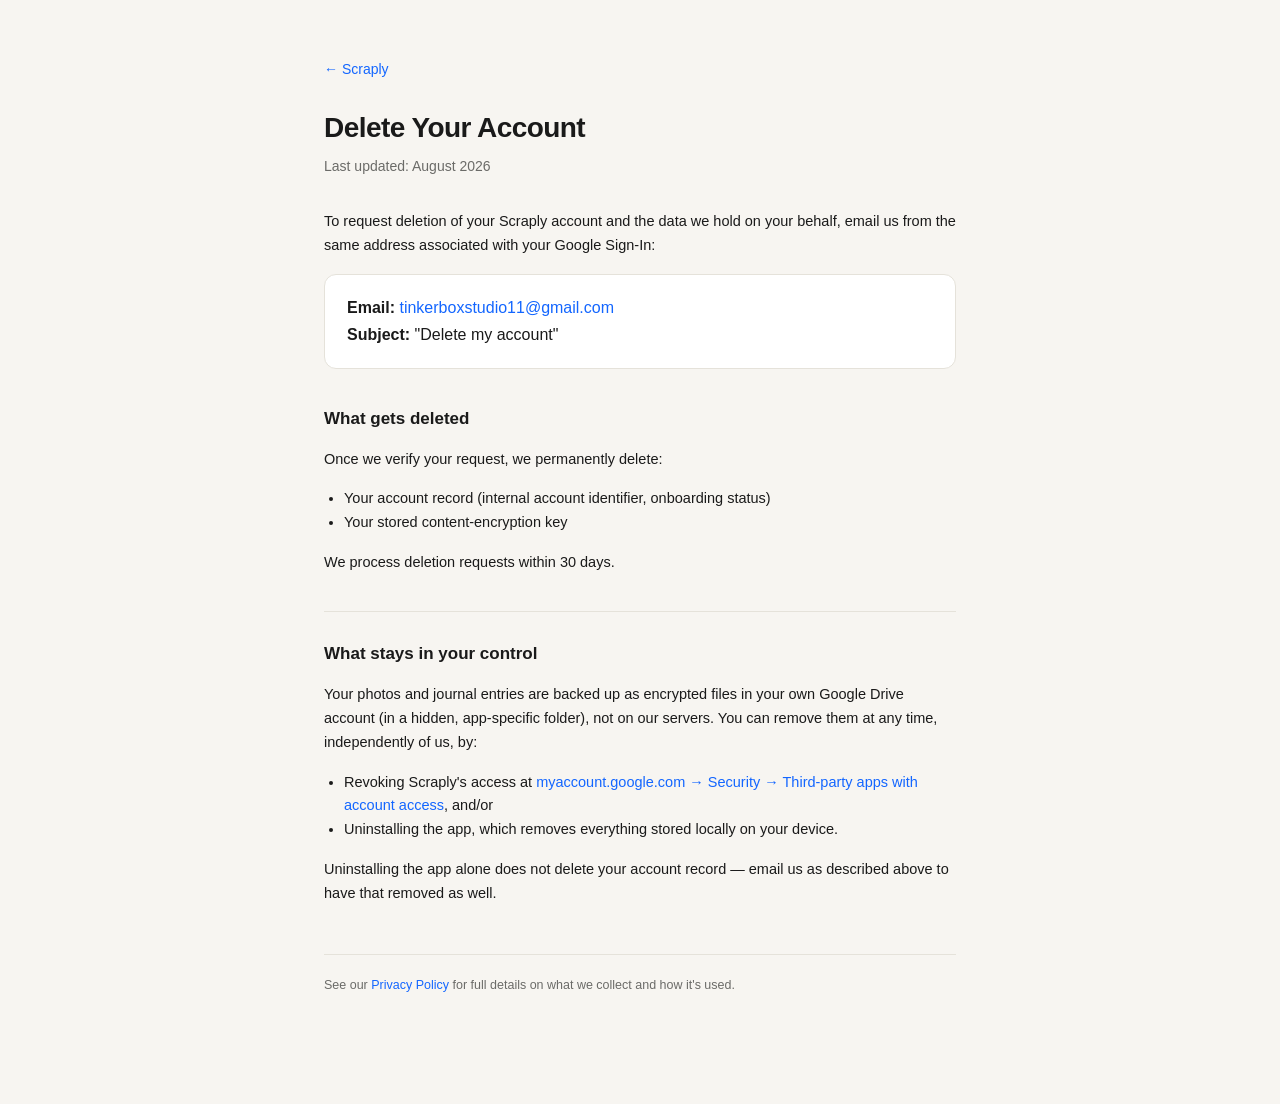
==== delete-account.html @ f52563c3 "Add account deletion instructions page Required for Play Store's Data Safety section (account/data d" ====
<!doctype html>
<html lang="en">
<head>
<meta charset="utf-8" />
<meta name="viewport" content="width=device-width, initial-scale=1" />
<link rel="canonical" href="https://scraply.cloud/delete-account.html" />
<title>Delete Your Account — Scraply</title>
<style>
  :root {
    --bg: #f7f5f1;
    --surface: #ffffff;
    --text: #1a1a1a;
    --text-secondary: #6b6b68;
    --accent: #1366ff;
    --border: #e5e2da;
  }
  * { box-sizing: border-box; }
  body {
    margin: 0;
    font-family: -apple-system, "Inter", "Segoe UI", Roboto, Helvetica, Arial, sans-serif;
    background: var(--bg);
    color: var(--text);
    line-height: 1.65;
  }
  .wrap { max-width: 680px; margin: 0 auto; padding: 56px 24px 96px; }
  a { color: var(--accent); text-decoration: none; }
  a:hover { text-decoration: underline; }
  .back { font-size: 14px; margin-bottom: 24px; display: inline-block; }
  h1 { font-size: 28px; margin: 0 0 4px; letter-spacing: -0.02em; }
  .updated { color: var(--text-secondary); font-size: 14px; margin: 0 0 32px; }
  h2 { font-size: 17px; margin: 36px 0 10px; border-top: 1px solid var(--border); padding-top: 28px; }
  h2:first-of-type { border-top: none; padding-top: 0; }
  p, li { font-size: 14.5px; color: var(--text); }
  ul { padding-left: 20px; }
  .card {
    background: var(--surface);
    border: 1px solid var(--border);
    border-radius: 12px;
    padding: 20px 22px;
    margin: 16px 0;
  }
  .fine { font-size: 12.5px; color: var(--text-secondary); margin-top: 48px; padding-top: 20px; border-top: 1px solid var(--border); }
</style>
</head>
<body>
  <div class="wrap">
    <a class="back" href="index.html">&larr; Scraply</a>
    <h1>Delete Your Account</h1>
    <p class="updated">Last updated: August 2026</p>

    <p>To request deletion of your Scraply account and the data we hold on your behalf, email us
      from the same address associated with your Google Sign-In:</p>

    <div class="card">
      <strong>Email:</strong> <a href="mailto:tinkerboxstudio11@gmail.com?subject=Delete%20my%20Scraply%20account">tinkerboxstudio11@gmail.com</a><br />
      <strong>Subject:</strong> "Delete my account"
    </div>

    <h2>What gets deleted</h2>
    <p>Once we verify your request, we permanently delete:</p>
    <ul>
      <li>Your account record (internal account identifier, onboarding status)</li>
      <li>Your stored content-encryption key</li>
    </ul>
    <p>We process deletion requests within 30 days.</p>

    <h2>What stays in your control</h2>
    <p>Your photos and journal entries are backed up as encrypted files in your own Google Drive
      account (in a hidden, app-specific folder), not on our servers. You can remove them at any
      time, independently of us, by:</p>
    <ul>
      <li>Revoking Scraply's access at <a href="https://myaccount.google.com/permissions" target="_blank" rel="noopener">myaccount.google.com &rarr; Security &rarr; Third-party apps with account access</a>, and/or</li>
      <li>Uninstalling the app, which removes everything stored locally on your device.</li>
    </ul>
    <p>Uninstalling the app alone does not delete your account record — email us as described above
      to have that removed as well.</p>

    <p class="fine">See our <a href="privacy.html">Privacy Policy</a> for full details on what we
      collect and how it's used.</p>
  </div>
</body>
</html>
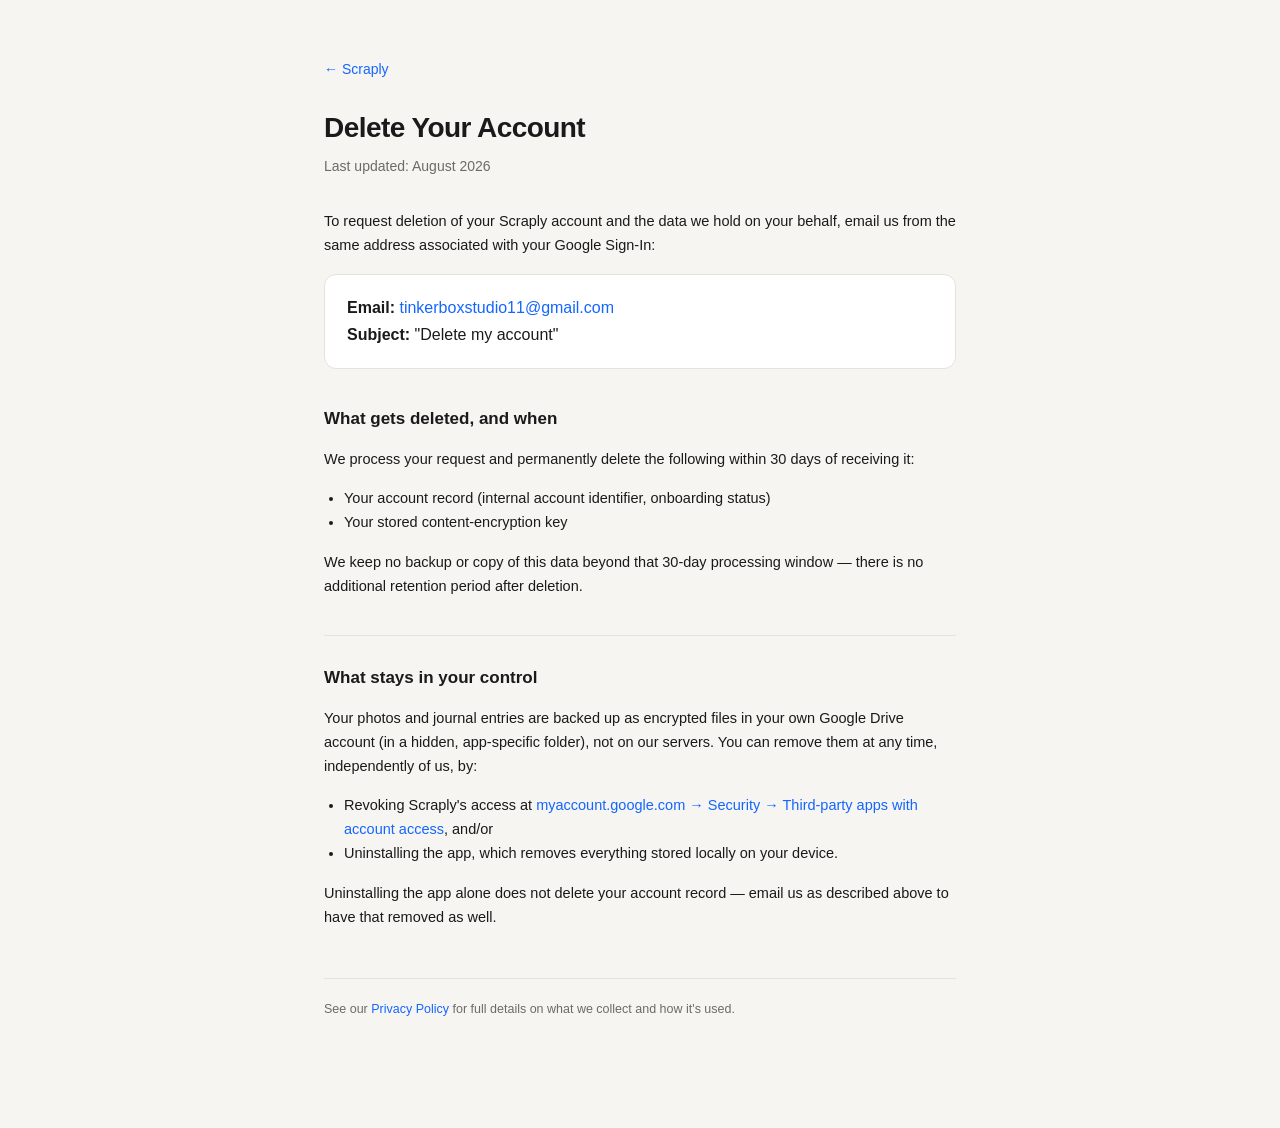
==== commit c8702368: "Make deletion retention period explicit for Play Store compliance" ====
--- a/delete-account.html
+++ b/delete-account.html
@@ -56,13 +56,14 @@
       <strong>Subject:</strong> "Delete my account"
     </div>
 
-    <h2>What gets deleted</h2>
-    <p>Once we verify your request, we permanently delete:</p>
+    <h2>What gets deleted, and when</h2>
+    <p>We process your request and permanently delete the following within 30 days of receiving it:</p>
     <ul>
       <li>Your account record (internal account identifier, onboarding status)</li>
       <li>Your stored content-encryption key</li>
     </ul>
-    <p>We process deletion requests within 30 days.</p>
+    <p>We keep no backup or copy of this data beyond that 30-day processing window — there is no
+      additional retention period after deletion.</p>
 
     <h2>What stays in your control</h2>
     <p>Your photos and journal entries are backed up as encrypted files in your own Google Drive
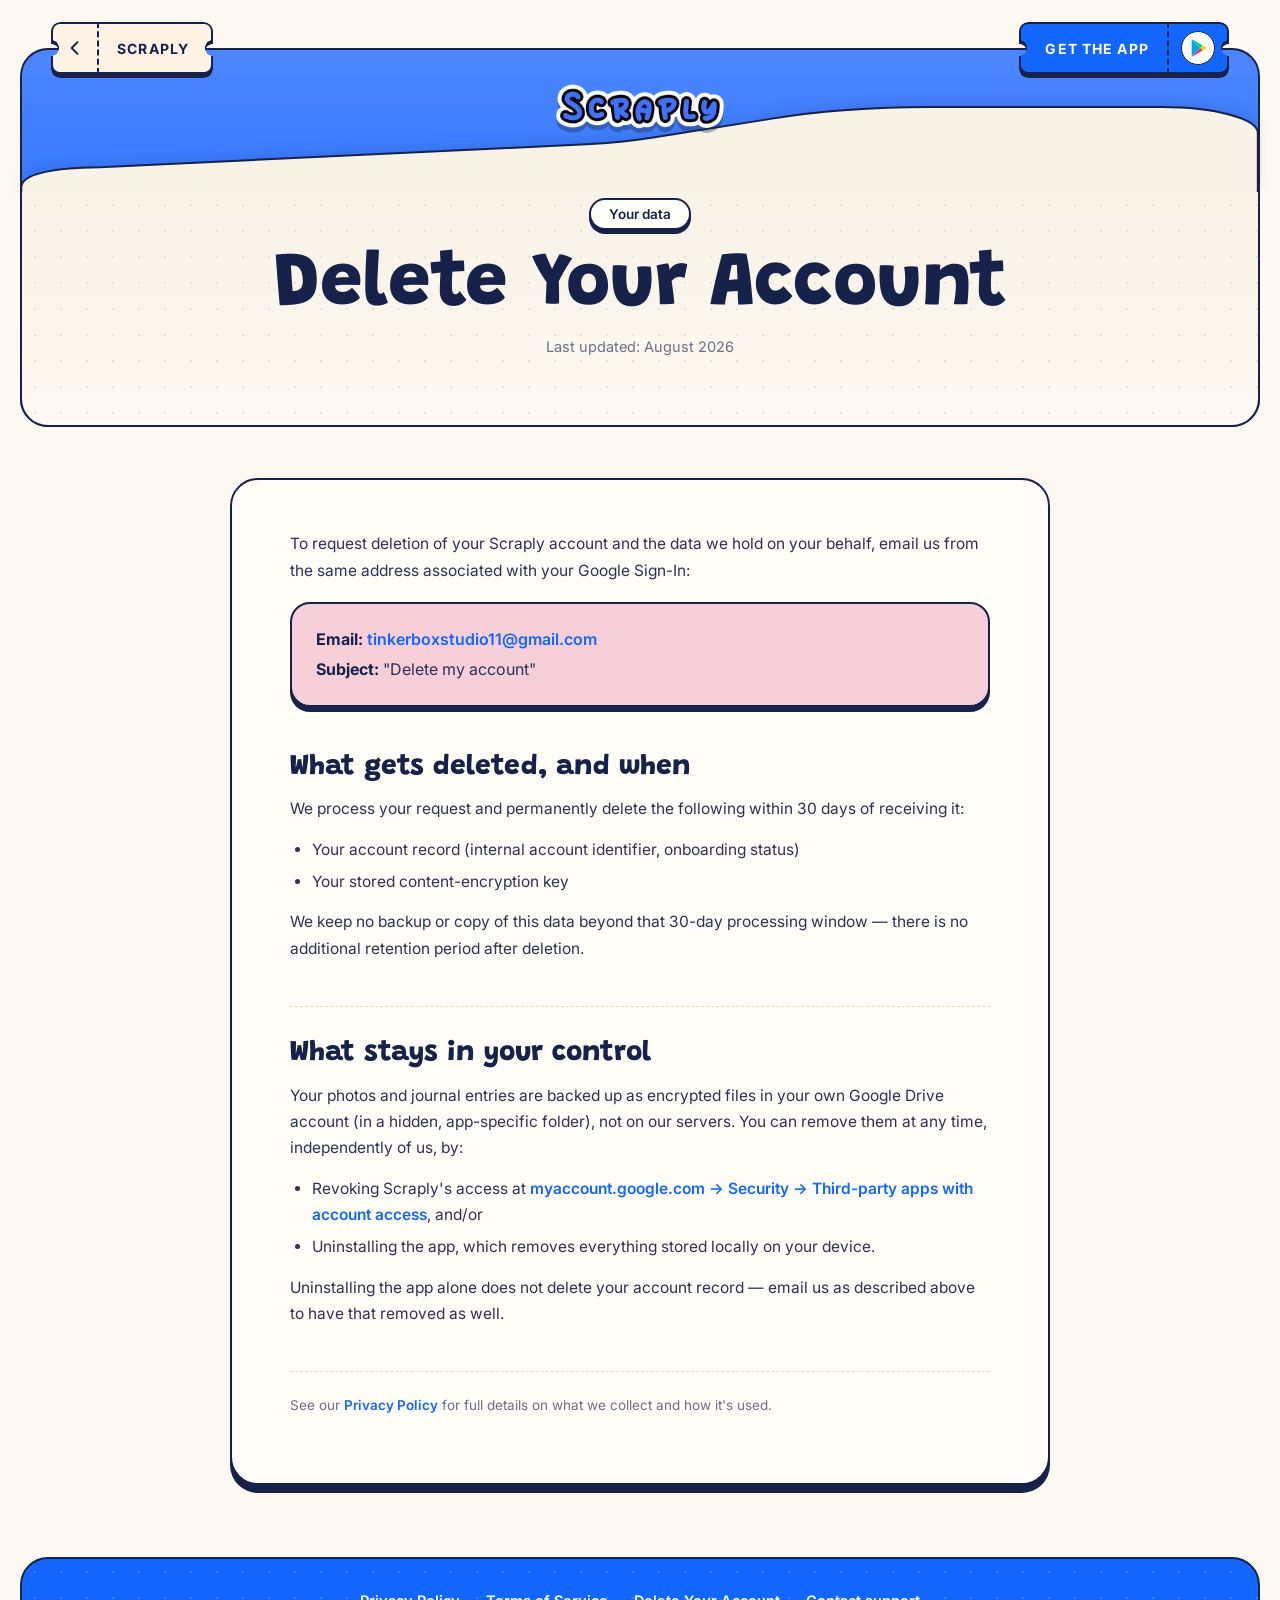
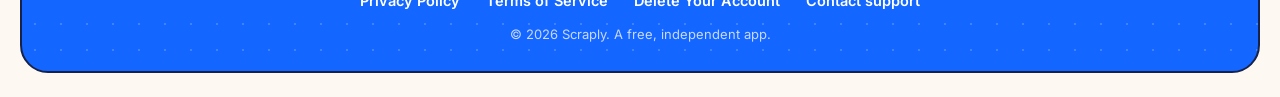
==== commit eac401a2: "Redesign the site: Scraply folder hero, motion, restyled legal pages New homepage in the app's own l" ====
--- a/delete-account.html
+++ b/delete-account.html
@@ -5,48 +5,26 @@
 <meta name="viewport" content="width=device-width, initial-scale=1" />
 <link rel="canonical" href="https://scraply.cloud/delete-account.html" />
 <title>Delete Your Account — Scraply</title>
-<style>
-  :root {
-    --bg: #f7f5f1;
-    --surface: #ffffff;
-    --text: #1a1a1a;
-    --text-secondary: #6b6b68;
-    --accent: #1366ff;
-    --border: #e5e2da;
-  }
-  * { box-sizing: border-box; }
-  body {
-    margin: 0;
-    font-family: -apple-system, "Inter", "Segoe UI", Roboto, Helvetica, Arial, sans-serif;
-    background: var(--bg);
-    color: var(--text);
-    line-height: 1.65;
-  }
-  .wrap { max-width: 680px; margin: 0 auto; padding: 56px 24px 96px; }
-  a { color: var(--accent); text-decoration: none; }
-  a:hover { text-decoration: underline; }
-  .back { font-size: 14px; margin-bottom: 24px; display: inline-block; }
-  h1 { font-size: 28px; margin: 0 0 4px; letter-spacing: -0.02em; }
-  .updated { color: var(--text-secondary); font-size: 14px; margin: 0 0 32px; }
-  h2 { font-size: 17px; margin: 36px 0 10px; border-top: 1px solid var(--border); padding-top: 28px; }
-  h2:first-of-type { border-top: none; padding-top: 0; }
-  p, li { font-size: 14.5px; color: var(--text); }
-  ul { padding-left: 20px; }
-  .card {
-    background: var(--surface);
-    border: 1px solid var(--border);
-    border-radius: 12px;
-    padding: 20px 22px;
-    margin: 16px 0;
-  }
-  .fine { font-size: 12.5px; color: var(--text-secondary); margin-top: 48px; padding-top: 20px; border-top: 1px solid var(--border); }
-</style>
+<link rel="icon" href="assets/icon.png" />
+<link rel="preconnect" href="https://fonts.googleapis.com" />
+<link rel="preconnect" href="https://fonts.gstatic.com" crossorigin />
+<link href="https://fonts.googleapis.com/css2?family=Grandstander:wght@800&family=Inter:wght@400;500;600;700&display=swap" rel="stylesheet" />
+<link rel="stylesheet" href="assets/legal.css" />
 </head>
 <body>
-  <div class="wrap">
-    <a class="back" href="index.html">&larr; Scraply</a>
+<a class="pill-btn" id="backBtn" href="index.html" aria-label="Back to Scraply"><span class="bstub"><svg viewBox="0 0 24 24" fill="none" stroke="currentColor" stroke-width="2.4" stroke-linecap="round" stroke-linejoin="round"><path d="M15 5l-7 7 7 7"/></svg></span><span class="bmain">Scraply</span></a>
+<a class="pill-btn" id="playBtn" href="https://play.google.com/store/apps/details?id=app.scraply"><span class="bmain">Get the app</span><span class="bstub"><span class="gp-chip"><svg class="gp" viewBox="0 0 24 24" aria-hidden="true"><path d="M3.6 2.2C3.3 2.5 3.2 2.9 3.2 3.4v17.2c0 .5.1.9.4 1.2L13.3 12z" fill="#00a0ff"/><path d="M16.4 8.9 13.3 12l3.1 3.1 3.7-2.1c1.1-.6 1.1-1.4 0-2z" fill="#ffd400"/><path d="M3.6 21.8c.4.2 1 .1 1.6-.3l11.2-6.4-3.1-3.1z" fill="#ff3a44"/><path d="M3.6 2.2 13.3 12l3.1-3.1L5.2 2.5c-.6-.4-1.2-.5-1.6-.3z" fill="#00d36a"/></svg></span></span></a>
+<header class="lhead">
+  <div class="fold-back"></div>
+  <a href="index.html"><img class="wordmark" src="assets/wordmark.webp" alt="Scraply" /></a>
+  <svg class="lip" viewBox="0 0 1000 120" preserveAspectRatio="none" aria-hidden="true"><path d="M1 120 V112 Q1 86 64.8 84.6 L457 54 C476 52.5 494 49.5 511 45 L607 19.6 C645 9.3 689 4 734 4 H921 C965 4 999 20 999 38.8 V120 Z" fill="#f8f2e7"/><path d="M1 120 V112 Q1 86 64.8 84.6 L457 54 C476 52.5 494 49.5 511 45 L607 19.6 C645 9.3 689 4 734 4 H921 C965 4 999 20 999 38.8 V120" fill="none" stroke="#17224a" stroke-width="2" vector-effect="non-scaling-stroke"/></svg>
+  <div class="sheet">
+    <span class="tag">Your data</span>
     <h1>Delete Your Account</h1>
     <p class="updated">Last updated: August 2026</p>
+  </div>
+</header>
+  <div class="wrap">
 
     <p>To request deletion of your Scraply account and the data we hold on your behalf, email us
       from the same address associated with your Google Sign-In:</p>
@@ -79,5 +57,9 @@
     <p class="fine">See our <a href="privacy.html">Privacy Policy</a> for full details on what we
       collect and how it's used.</p>
   </div>
+<footer class="lfoot">
+  <div class="links"><a href="privacy.html">Privacy Policy</a><a href="terms.html">Terms of Service</a><a href="delete-account.html">Delete Your Account</a><a href="mailto:tinkerboxstudio11@gmail.com">Contact support</a></div>
+  <small>© 2026 Scraply. A free, independent app.</small>
+</footer>
 </body>
 </html>
--- a/assets/legal.css
+++ b/assets/legal.css
@@ -0,0 +1,96 @@
+/* Shared look for the legal pages (privacy, terms, delete-account), matching the homepage:
+   cream paper, deep-blue ink outlines, Grandstander headings, ticket-stub top buttons,
+   and the Scraply folder as the page header. */
+:root {
+  --page: #fdf9f2; --paper: #f8f2e7; --card: #fffdf8;
+  --ink: #17224a; --text: #2b3253; --muted: #6b6f86; --rule: #e6dccb;
+  --blue: #1366ff; --pink: #f7cfd9; --sky: #d4e1f7;
+  --line: 2px solid var(--ink);
+  --display: "Grandstander", ui-rounded, system-ui, sans-serif;
+  --body: "Inter", system-ui, -apple-system, "Segoe UI", sans-serif;
+  --pop: cubic-bezier(.2, 1.5, .4, 1);
+}
+* { box-sizing: border-box; margin: 0; }
+html { -webkit-text-size-adjust: 100%; scroll-padding-top: 100px; }
+body { background: var(--page); color: var(--text); font: 16px/1.7 var(--body); }
+a { color: var(--blue); text-decoration: none; font-weight: 600; }
+a:hover { text-decoration: underline; text-underline-offset: 3px; }
+
+/* ticket-stub buttons (same as homepage) */
+.pill-btn { position: fixed; top: 22px; z-index: 60; display: inline-flex; align-items: stretch; height: 52px; text-decoration: none !important;
+            font: 700 14px var(--body); letter-spacing: .08em; text-transform: uppercase; color: var(--ink); --bg: #fff3e6;
+            filter: drop-shadow(0 4px 0 var(--ink)); transition: transform .45s var(--pop), filter .3s ease; }
+#backBtn { left: clamp(14px, 4vw, 56px); }
+#playBtn { right: clamp(14px, 4vw, 56px); --bg: var(--blue); color: #fff; }
+.bmain, .bstub { display: flex; align-items: center; height: 100%; background: var(--bg); border: 2px solid var(--ink); }
+.bmain { padding: 0 18px 0 24px; border-right: 0; border-radius: 9px 0 0 9px;
+  -webkit-mask: radial-gradient(circle 8px at 0 50%, transparent 98%, #000); mask: radial-gradient(circle 8px at 0 50%, transparent 98%, #000); }
+.bstub { padding: 0 12px; border-left: 2px dashed var(--ink); border-radius: 0 9px 9px 0; transition: transform .45s var(--pop);
+  -webkit-mask: radial-gradient(circle 8px at 100% 50%, transparent 98%, #000); mask: radial-gradient(circle 8px at 100% 50%, transparent 98%, #000); }
+#backBtn .bstub { order: -1; border-left: 2px solid var(--ink); border-right: 0; border-radius: 9px 0 0 9px;
+  -webkit-mask: radial-gradient(circle 8px at 0 50%, transparent 98%, #000); mask: radial-gradient(circle 8px at 0 50%, transparent 98%, #000); }
+#backBtn .bmain { border-right: 2px solid var(--ink); border-left: 2px dashed var(--ink); border-radius: 0 9px 9px 0; padding: 0 22px 0 18px;
+  -webkit-mask: radial-gradient(circle 8px at 100% 50%, transparent 98%, #000); mask: radial-gradient(circle 8px at 100% 50%, transparent 98%, #000); }
+.pill-btn:hover .bstub { transform: translateX(5px) rotate(6deg); }
+#backBtn:hover .bstub { transform: translateX(-5px) rotate(-6deg); }
+.pill-btn:active { transform: translateY(3px); filter: drop-shadow(0 1px 0 var(--ink)); }
+.bstub svg { width: 20px; height: 20px; }
+.gp-chip { width: 34px; height: 34px; border-radius: 50%; background: #fff; border: 1.5px solid var(--ink); display: grid; place-items: center; }
+.gp { width: 20px; height: 20px; margin-left: 2px; }
+
+/* header: the Scraply folder, title on its pocket */
+.lhead { position: relative; margin: 48px clamp(10px, 1.6vw, 22px) 0; padding-top: 56px; }
+.lhead .fold-back { position: absolute; inset: 0; border: var(--line); border-radius: 28px; background: linear-gradient(180deg, #4d86ff, var(--blue)); }
+.lhead .lip { position: relative; display: block; width: 100%; height: clamp(56px, 7vw, 100px); margin-bottom: -2px; z-index: 2;
+              filter: drop-shadow(0 -4px 6px rgba(23,34,74,.12)); }
+.lhead .wordmark { position: absolute; z-index: 5; top: 26px; left: 50%; translate: -50% 0; width: clamp(130px, 15vw, 210px);
+                   filter: drop-shadow(0 5px 0 rgba(23,34,74,.35)); }
+.lhead .sheet { position: relative; z-index: 2; border: var(--line); border-top: 0; border-radius: 0 0 28px 28px; text-align: center;
+                background: linear-gradient(180deg, var(--paper), var(--page)); padding: 6px 20px clamp(34px, 4vw, 56px); overflow: hidden; }
+.lhead .sheet::before { content: ""; position: absolute; inset: 0; background-image: radial-gradient(#e2d8c4 1.4px, transparent 1.5px); background-size: 26px 26px; opacity: .7; }
+.lhead .sheet > * { position: relative; }
+.tag { display: inline-flex; padding: 6px 18px; border: var(--line); border-radius: 999px; background: var(--card); font: 600 13.5px var(--body);
+       color: var(--ink); box-shadow: 0 4px 0 var(--ink); }
+h1 { font: 800 clamp(40px, 6vw, 76px)/1.02 var(--display); color: var(--ink); margin: 18px 0 10px; }
+.updated { color: var(--muted); font-size: 14.5px; }
+
+/* the document: a paper card */
+.wrap { max-width: 820px; margin: clamp(30px, 4vw, 56px) auto 0; padding: clamp(28px, 4vw, 54px) clamp(22px, 4.5vw, 60px);
+        background: var(--card); border: var(--line); border-radius: 28px; box-shadow: 0 8px 0 var(--ink); }
+.wrap > *:first-child { margin-top: 0; }
+.toc { background: var(--page); border: 1.5px dashed #c9bfae; border-radius: 20px; padding: 20px 24px; margin: 0 0 40px; }
+.toc p { margin: 0 0 10px; font: 700 12.5px var(--body); text-transform: uppercase; letter-spacing: .1em; color: var(--blue); }
+.toc ol { margin: 0; padding-left: 20px; columns: 2; column-gap: 28px; }
+.toc li { font-size: 14px; margin-bottom: 6px; break-inside: avoid; }
+.toc li::marker { color: var(--muted); font-weight: 600; }
+h2 { font: 800 clamp(22px, 2.4vw, 28px)/1.2 var(--display); color: var(--ink); margin: 44px 0 12px; padding-top: 30px; border-top: 1.5px dashed var(--rule); }
+.toc + h2, .wrap > h2:first-of-type { border-top: 0; padding-top: 0; }
+h3 { font: 700 16.5px/1.35 var(--body); color: var(--ink); margin: 22px 0 6px; }
+p, li { font-size: 15.5px; color: var(--text); }
+p { margin: 0 0 14px; }
+ul, ol { padding-left: 22px; margin: 0 0 14px; }
+li { margin-bottom: 6px; }
+strong { color: var(--ink); }
+table { width: 100%; border-collapse: separate; border-spacing: 0; margin: 16px 0 20px; font-size: 14px; border: 1.5px solid var(--ink); border-radius: 16px; overflow: hidden; }
+th, td { text-align: left; padding: 11px 14px; border-bottom: 1px solid var(--rule); vertical-align: top; }
+tr:last-child td { border-bottom: 0; }
+th { background: var(--sky); color: var(--ink); font-weight: 700; }
+.card { background: var(--pink); border: var(--line); border-radius: 20px; padding: 20px 24px; margin: 18px 0 26px; box-shadow: 0 5px 0 var(--ink); line-height: 1.9; }
+.fine { font-size: 13.5px; color: var(--muted); margin-top: 44px; padding-top: 22px; border-top: 1.5px dashed var(--rule); }
+
+/* footer */
+.lfoot { margin: clamp(40px, 6vw, 72px) clamp(10px, 1.6vw, 22px) 24px; background: var(--blue); border: var(--line); border-radius: 28px; color: #fff;
+         text-align: center; padding: 30px 20px 26px; background-image: radial-gradient(rgba(255,255,255,.18) 1.4px, transparent 1.5px); background-size: 26px 26px; }
+.lfoot .links { display: flex; justify-content: center; flex-wrap: wrap; gap: 8px 26px; font-size: 14.5px; }
+.lfoot .links a { color: #fff; }
+.lfoot small { display: block; margin-top: 10px; color: #c9d8ff; font-size: 13px; }
+
+@media (max-width: 640px) {
+  .lhead { margin-top: 84px; }
+  .lhead .wordmark { width: 120px; top: 22px; }
+  #backBtn .bmain { display: none; }
+  #backBtn .bstub { border-right: 2px solid var(--ink); border-radius: 9px; }
+  .pill-btn { height: 46px; font-size: 12px; }
+  .toc ol { columns: 1; }
+  .wrap { margin-inline: 10px; }
+}
